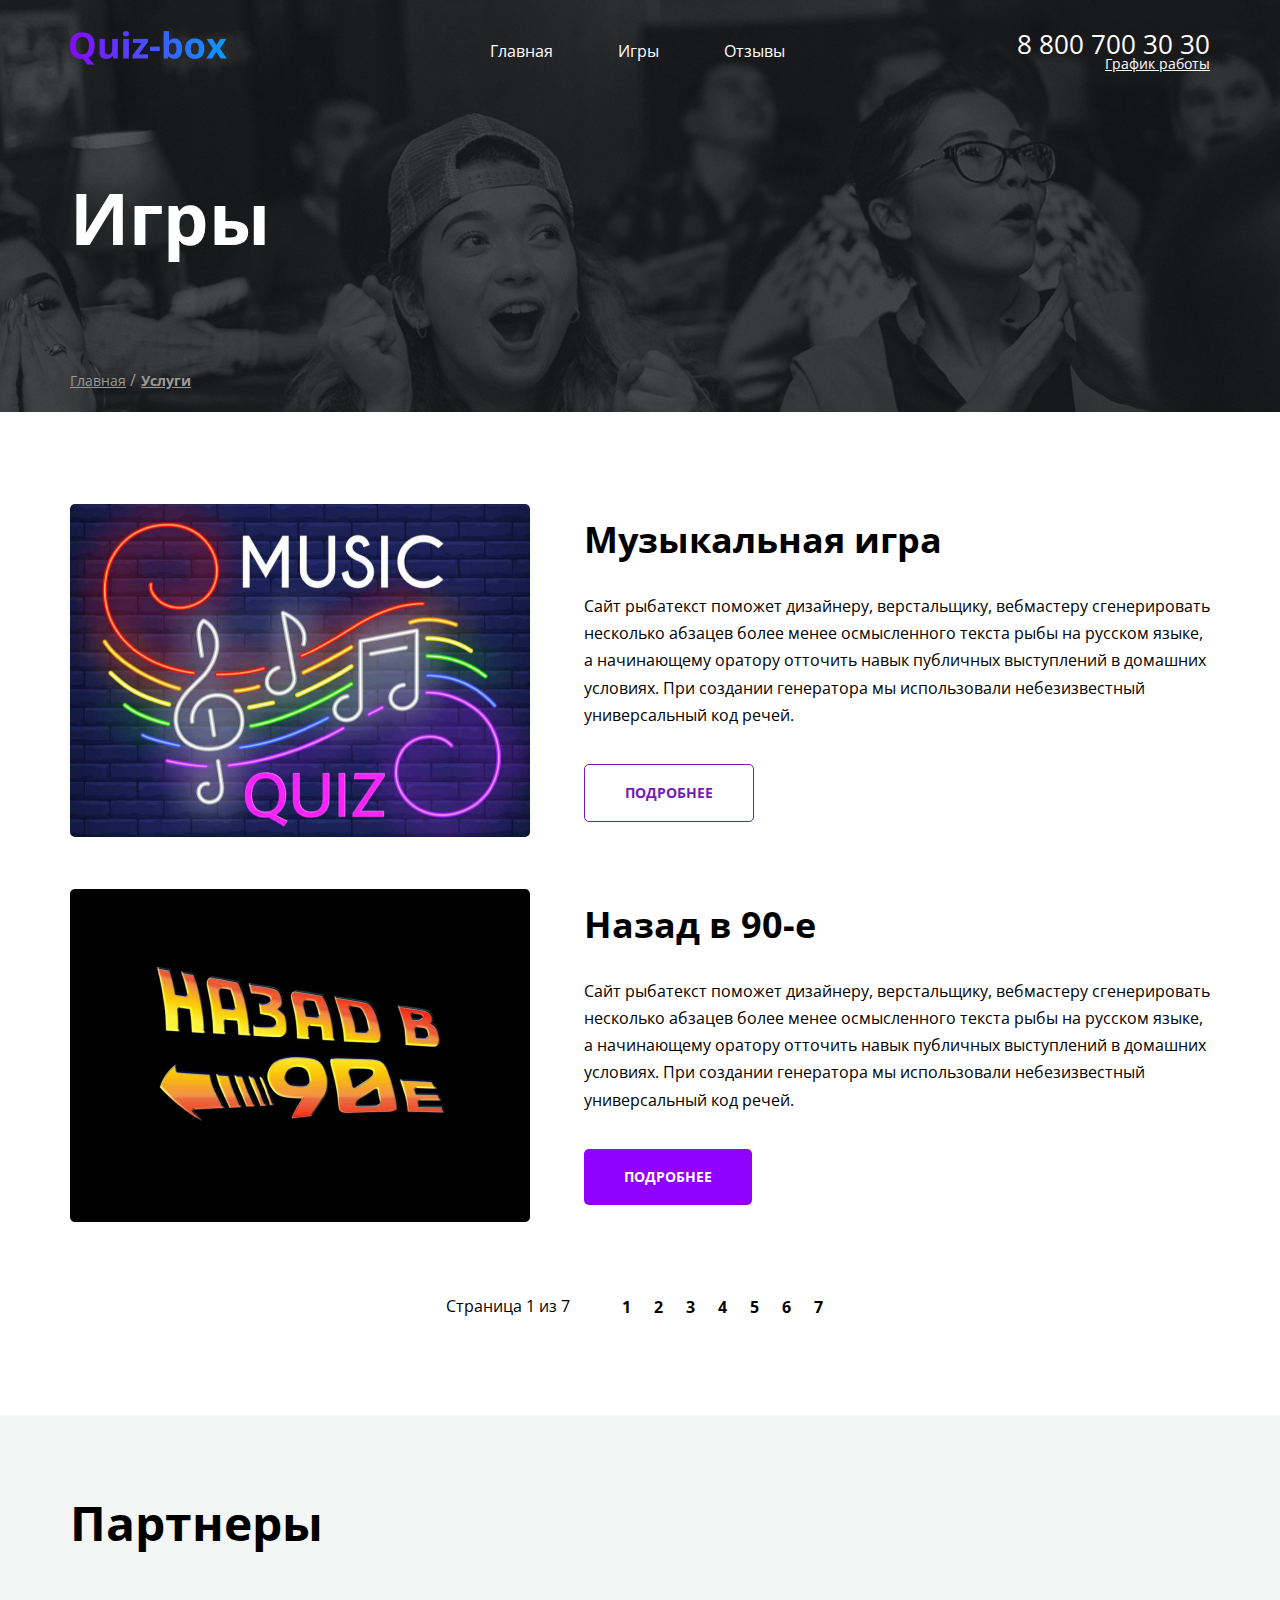
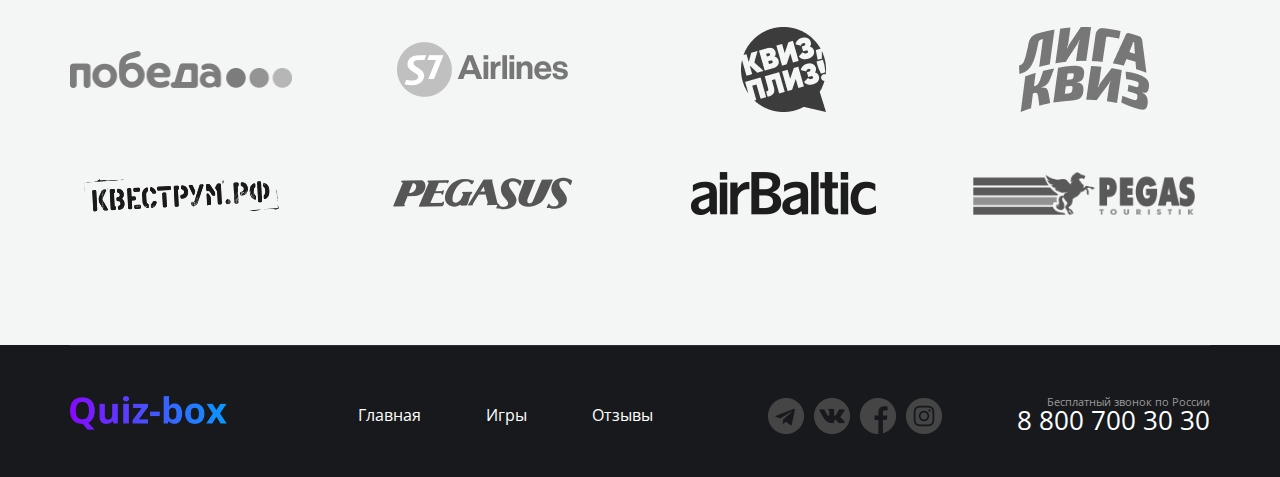
==== offers.html @ c0e79a2c "Добавил страницу с предложениями" ====
<!DOCTYPE html>
<html lang="ru">
<head>
  <meta charset="UTF-8">
  <meta http-equiv="X-UA-Compatible" content="IE=edge">
  <meta name="viewport" content="width=device-width, initial-scale=1.0">
  <link rel="stylesheet" href="./css/offers_page/offers-main.css">
  <title>Игры</title>
</head>
<body>
  <div class="wrapper">
    <div class="wrapper__content">
      <section class="top-line">
        <div class="container top-line__container">
          <div class="header">
            <div class="header__left">
              <a href="./index.html" class="logo">
                <img src="./img/offers_page/quiz-box.png" alt="Логотип сайта" class="logo__img">
              </a>
              <nav class="menu">
                <ul class="menu__list">
                  <li class="menu__item">
                    <a href="./index.html" class="menu__link">Главная</a>
                  </li>
                  <li class="menu__item">
                    <a href="./offers.html" class="menu__link">Игры</a>
                  </li>
                  <li class="menu__item">
                    <a href="" class="menu__link">Отзывы</a>
                  </li>
                </ul>
              </nav>
            </div>
            <adress class="contacts">
              <a href="tel:+78007003030" class="phone">8 800 700 30 30</a>
              <div class="contacts__schedule">График работы</div>
            </adress>
          </div>
          <h1 class="top-line__title title">Игры</h1>
          <nav class="breadcrumbs">
            <ul class="breadcrumbs__list">
              <li class="breadcrumbs__item"> 
                <a href="" class="breadcrumbs__link">Главная</a>
              </li>
              <li class="breadcrumbs__item breadcrumbs__item_active">
                <a href="" class="breadcrumbs__link">Услуги</a>
              </li>
            </ul>
          </nav>
      </div>
      </section>
      <main class="page-content">
        <section class="games">
          <div class="container">
            <ul class="games__list">
              <li class="games__item game">
                <div class="game__img">
                  <img src="./img/offers_page/music-quiz-1.png" alt="" class="game-img">
                </div>
                <div class="game__content">
                  <h3 class="game__title title-h3 title-h3_black">Музыкальная игра</h3>
                  <div class="game__desc">
                    Сайт рыбатекст поможет дизайнеру, верстальщику, 
                    вебмастеру сгенерировать несколько абзацев более менее осмысленного 
                    текста рыбы на русском языке, а начинающему оратору отточить навык 
                    публичных выступлений в домашних условиях. При создании генератора 
                    мы использовали небезизвестный универсальный код речей. 
                  </div>
                  <a href="" class="game__btn-detailed btn-detailed btn-detailed_transparent">Подробнее</a>
                </div>  
              </li>
              <li class="games__item game">
                <img src="./img/offers_page/music-quiz-2.png" alt="" class="game__img">
                <div class="game__content">
                  <h3 class="game__title title-h3 title-h3_black">Назад в 90-е</h3>
                  <div class="game__desc">
                    Сайт рыбатекст поможет дизайнеру, верстальщику, 
                    вебмастеру сгенерировать несколько абзацев более менее осмысленного 
                    текста рыбы на русском языке, а начинающему оратору отточить навык 
                    публичных выступлений в домашних условиях. При создании генератора 
                    мы использовали небезизвестный универсальный код речей. 
                  </div>
                  <a href="" class="game__btn-detailed btn-detailed">Подробнее</a>
                </div>  
              </li>
            </ul>
            <div class="paginator">
              <div class="paginator__display">Страница 1 из 7</div>
              <ul class="paginator__list">
                <li class="paginator__item">
                  <a href="#" class="paginator__link">1</a>
                </li>
                <li class="paginator__item">
                  <a href="#" class="paginator__link">2</a>
                </li>
                <li class="paginator__item">
                  <a href="#" class="paginator__link">3</a>
                </li>
                <li class="paginator__item">
                  <a href="#" class="paginator__link">4</a>
                </li>
                <li class="paginator__item">
                  <a href="#" class="paginator__link">5</a>
                </li>
                <li class="paginator__item">
                  <a href="#" class="paginator__link">6</a>
                </li>
                <li class="paginator__item">
                  <a href="#" class="paginator__link">7</a>
                </li>
              </ul>
            </div>
          </div>
        </section>
        <section class="partners partners__background">
          <div class="container">
            <h3 class="partners__title subtitle">Партнеры</h3>
            <ul class="partners__list">
              <li class="partners__item">
                <a href="" class="partners__link">
                  <img src="./img/offers_page/partners/pobeda.png" alt="Победа" class="partners__img">
                </a>
              </li>
              <li class="partners__item">
                <a href="" class="partners__link">
                  <img src="./img/offers_page/partners/s7.png" alt="S7" class="partners__img">
                </a>
              </li>
              <li class="partners__item">
                <a href="" class="partners__link">
                  <img src="./img/offers_page/partners/quiz-pls.png" alt="Квиз Плиз" class="partners__img">
                </a>
              </li>
              <li class="partners__item">
                <a href="" class="partners__link">
                  <img src="./img/offers_page/partners/liga-quiz.png" alt="Лига Квиз" class="partners__img">
                </a>
              </li>
              <li class="partners__item">
                <a href="" class="partners__link">
                  <img src="./img/offers_page/partners/questroom.png" alt="Квест Рум" class="partners__img">
                </a>
              </li>
              <li class="partners__item">
                <a href="" class="partners__link">
                  <img src="./img/offers_page/partners/pegasus.png" alt="Пегас" class="partners__img">
                </a>
              </li>
              <li class="partners__item">
                <a href="" class="partners__link">
                  <img src="./img/offers_page/partners/airbaltic.png" alt="airbaltic" class="partners__img">
                </a>
              </li>
              <li class="partners__item">
                <a href="" class="partners__link">
                  <img src="./img/offers_page/partners/pegas.png" alt="pegas" class="partners__img">
                </a>
              </li>
            </ul>
          </div>
        </section>
      </main>
    </div>
    <footer class="footer-container">
      <div class="container">
        <div class="footer">
          <div class="footer__left">
            <a href="./index.html" class="logo footer__logo">
              <img src="./img/main_page/quiz-box.png" alt="Логотип сайта" class="logo__img">
            </a>
            <nav class="menu">
              <ul class="menu__list">
                <li class="menu__item">
                  <a href="./index.html" class="menu__link">Главная</a>
                </li>
                <li class="menu__item">
                  <a href="./offers.html" class="menu__link">Игры</a>
                </li>
                <li class="menu__item">
                  <a href="#" class="menu__link">Отзывы</a>
                </li>
              </ul>
            </nav>
          </div>
          <div class="footer__right">
            <ul class="social-media__list social-media ">
              <li class="social-media__item sm-icon-telegram">
                <a href="" class="social-media__link"></a>
              </li>
              <li class="social-media__item sm-icon-vk">
                  <a href="" class="social-media__link"></a>
              </li>
              <li class="social-media__item sm-icon-facebook">
                  <a href="" class="social-media__link"></a>
              </li>
              <li class="social-media__item sm-icon-insta">
                <a href="" class="social-media__link"></a>
              </li>
            </ul>
            <adress class="footer__contacts contacts">
              <div class="contacts__phone-info">Бесплатный звонок по России</div>
              <a href="tel:+78007003030" class="contacts__phone-footer phone">8 800 700 30 30</a>
            </adress>
          </div>
        </div>
      </div>
    </footer>
  </div>
</body>
</html>
---- css/offers_page/offers-main.css ----
@import url('./layout/fonts.css');
@import url('./layout/normalize.css');
@import url('./layout/base.css');

@import url('./blocks/top-line.css');
@import url('./blocks/header.css');
@import url('./blocks/logo.css');
@import url('./blocks/menu.css');
@import url('./blocks/contacts.css');
@import url('./blocks/phone.css');
@import url('./blocks/title.css');
@import url('./blocks/breadcrumbs.css');
@import url('./blocks/games.css');
@import url('./blocks/game.css');
@import url('./blocks/title-h3.css');
@import url('./blocks/btn-detailed.css');
@import url('./blocks/paginator.css');
@import url('./blocks/partners.css');
@import url('./blocks/subtitle.css');
@import url('./blocks/footer-container.css');
@import url('./blocks/footer.css');
@import url('./blocks/social-media.css');
@import url('./blocks/sm-icon-telegram.css');
@import url('./blocks/sm-icon-vk.css');
@import url('./blocks/sm-icon-facebook.css');
@import url('./blocks/sm-icon-insta.css');
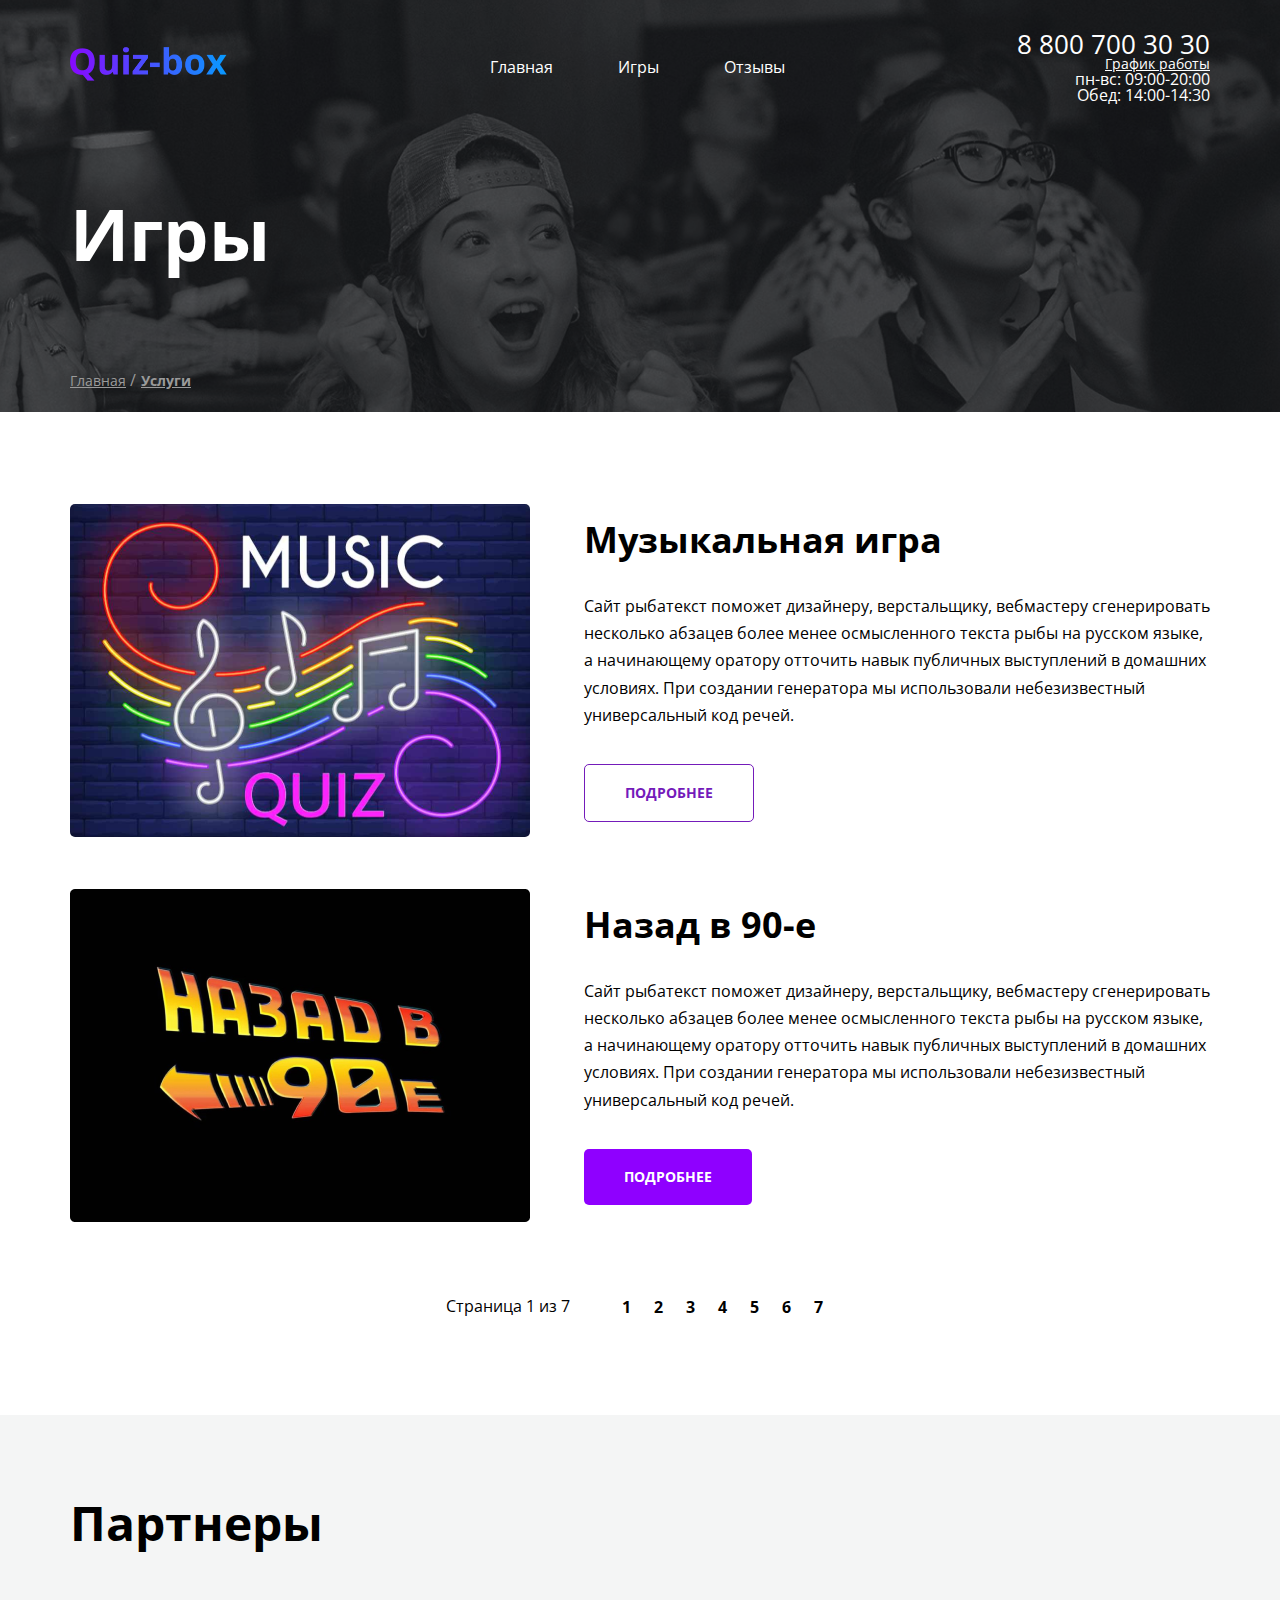
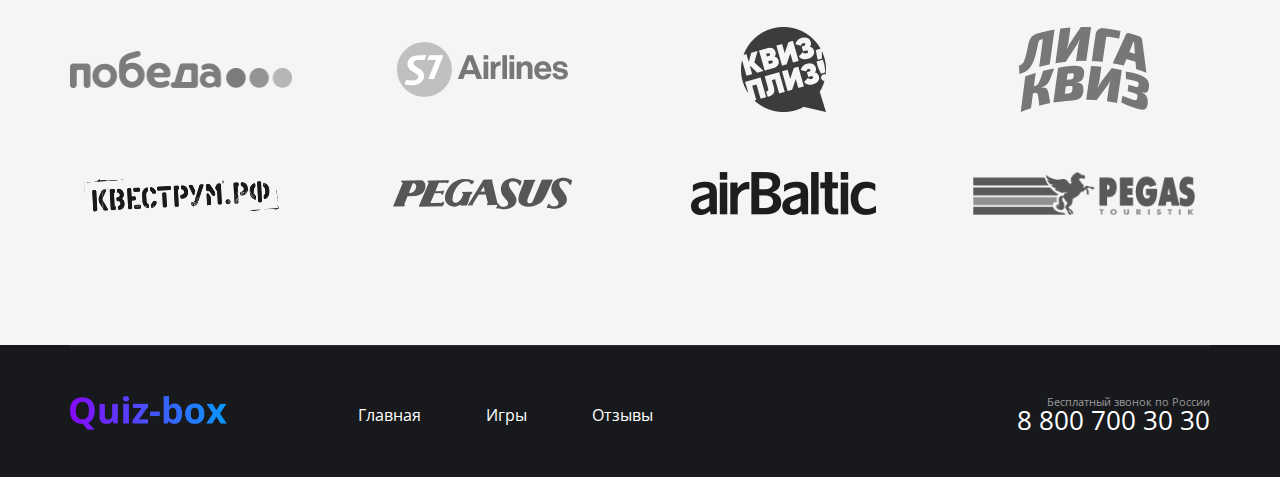
==== commit 9cda71db: "Add files via upload" ====
--- a/offers.html
+++ b/offers.html
@@ -14,40 +14,47 @@
         <div class="container top-line__container">
           <div class="header">
             <div class="header__left">
-              <a href="./index.html" class="logo">
+              <a href="./main.html" class="logo">
                 <img src="./img/offers_page/quiz-box.png" alt="Логотип сайта" class="logo__img">
               </a>
               <nav class="menu">
                 <ul class="menu__list">
                   <li class="menu__item">
-                    <a href="./index.html" class="menu__link">Главная</a>
+                    <a href="./main.html" class="menu__link">Главная</a>
                   </li>
                   <li class="menu__item">
                     <a href="./offers.html" class="menu__link">Игры</a>
                   </li>
                   <li class="menu__item">
-                    <a href="" class="menu__link">Отзывы</a>
+                    <a href="./reviews.html" class="menu__link">Отзывы</a>
                   </li>
                 </ul>
               </nav>
             </div>
-            <adress class="contacts">
+            <adress class="contacts header__right">
               <a href="tel:+78007003030" class="phone">8 800 700 30 30</a>
-              <div class="contacts__schedule">График работы</div>
+              <div class="contacts__schedule_wrap">
+                <div class="contacts__schedule"> График работы</div>
+                <div class="contacts__menu dropdown">
+                  <div class="dropdown__days">пн-вс: 09:00-20:00</div>
+                  <div class="dropdown__dinner">Обед: 14:00-14:30</div>
+                  <!-- <div>треугольник</div> -->
+                </div>
+              </div>
             </adress>
           </div>
           <h1 class="top-line__title title">Игры</h1>
           <nav class="breadcrumbs">
             <ul class="breadcrumbs__list">
               <li class="breadcrumbs__item"> 
-                <a href="" class="breadcrumbs__link">Главная</a>
+                <a href="./main.html" class="breadcrumbs__link">Главная</a>
               </li>
               <li class="breadcrumbs__item breadcrumbs__item_active">
-                <a href="" class="breadcrumbs__link">Услуги</a>
+                <a href="./offers.html" class="breadcrumbs__link">Услуги</a>
               </li>
             </ul>
           </nav>
-      </div>
+        </div>
       </section>
       <main class="page-content">
         <section class="games">
@@ -165,36 +172,36 @@
       <div class="container">
         <div class="footer">
           <div class="footer__left">
-            <a href="./index.html" class="logo footer__logo">
+            <a href="./main.html" class="logo footer__logo">
               <img src="./img/main_page/quiz-box.png" alt="Логотип сайта" class="logo__img">
             </a>
             <nav class="menu">
               <ul class="menu__list">
                 <li class="menu__item">
-                  <a href="./index.html" class="menu__link">Главная</a>
+                  <a href="./main.html" class="menu__link">Главная</a>
                 </li>
                 <li class="menu__item">
                   <a href="./offers.html" class="menu__link">Игры</a>
                 </li>
                 <li class="menu__item">
-                  <a href="#" class="menu__link">Отзывы</a>
+                  <a href="./reviews.html" class="menu__link">Отзывы</a>
                 </li>
               </ul>
             </nav>
           </div>
           <div class="footer__right">
             <ul class="social-media__list social-media ">
-              <li class="social-media__item sm-icon-telegram">
-                <a href="" class="social-media__link"></a>
-              </li>
-              <li class="social-media__item sm-icon-vk">
-                  <a href="" class="social-media__link"></a>
-              </li>
-              <li class="social-media__item sm-icon-facebook">
-                  <a href="" class="social-media__link"></a>
-              </li>
-              <li class="social-media__item sm-icon-insta">
-                <a href="" class="social-media__link"></a>
+              <li class="social-media__item ">
+                <a href="" class="social-media__link sm-icon-telegram"></a>
+              </li>
+              <li class="social-media__item ">
+                  <a href="" class="social-media__link sm-icon-vk"></a>
+              </li>
+              <li class="social-media__item ">
+                  <a href="" class="social-media__link sm-icon-facebook"></a>
+              </li>
+              <li class="social-media__item ">
+                <a href="" class="social-media__link sm-icon-insta"></a>
               </li>
             </ul>
             <adress class="footer__contacts contacts">
--- a/css/offers_page/offers-main.css
+++ b/css/offers_page/offers-main.css
@@ -1,7 +1,8 @@
-@import url('./layout/fonts.css');
-@import url('./layout/normalize.css');
-@import url('./layout/base.css');
+@import url('../layout/fonts.css');
+@import url('../layout/normalize.css');
+@import url('../layout/base.css');
 
+@import url('./blocks/wrapper.css');
 @import url('./blocks/top-line.css');
 @import url('./blocks/header.css');
 @import url('./blocks/logo.css');
